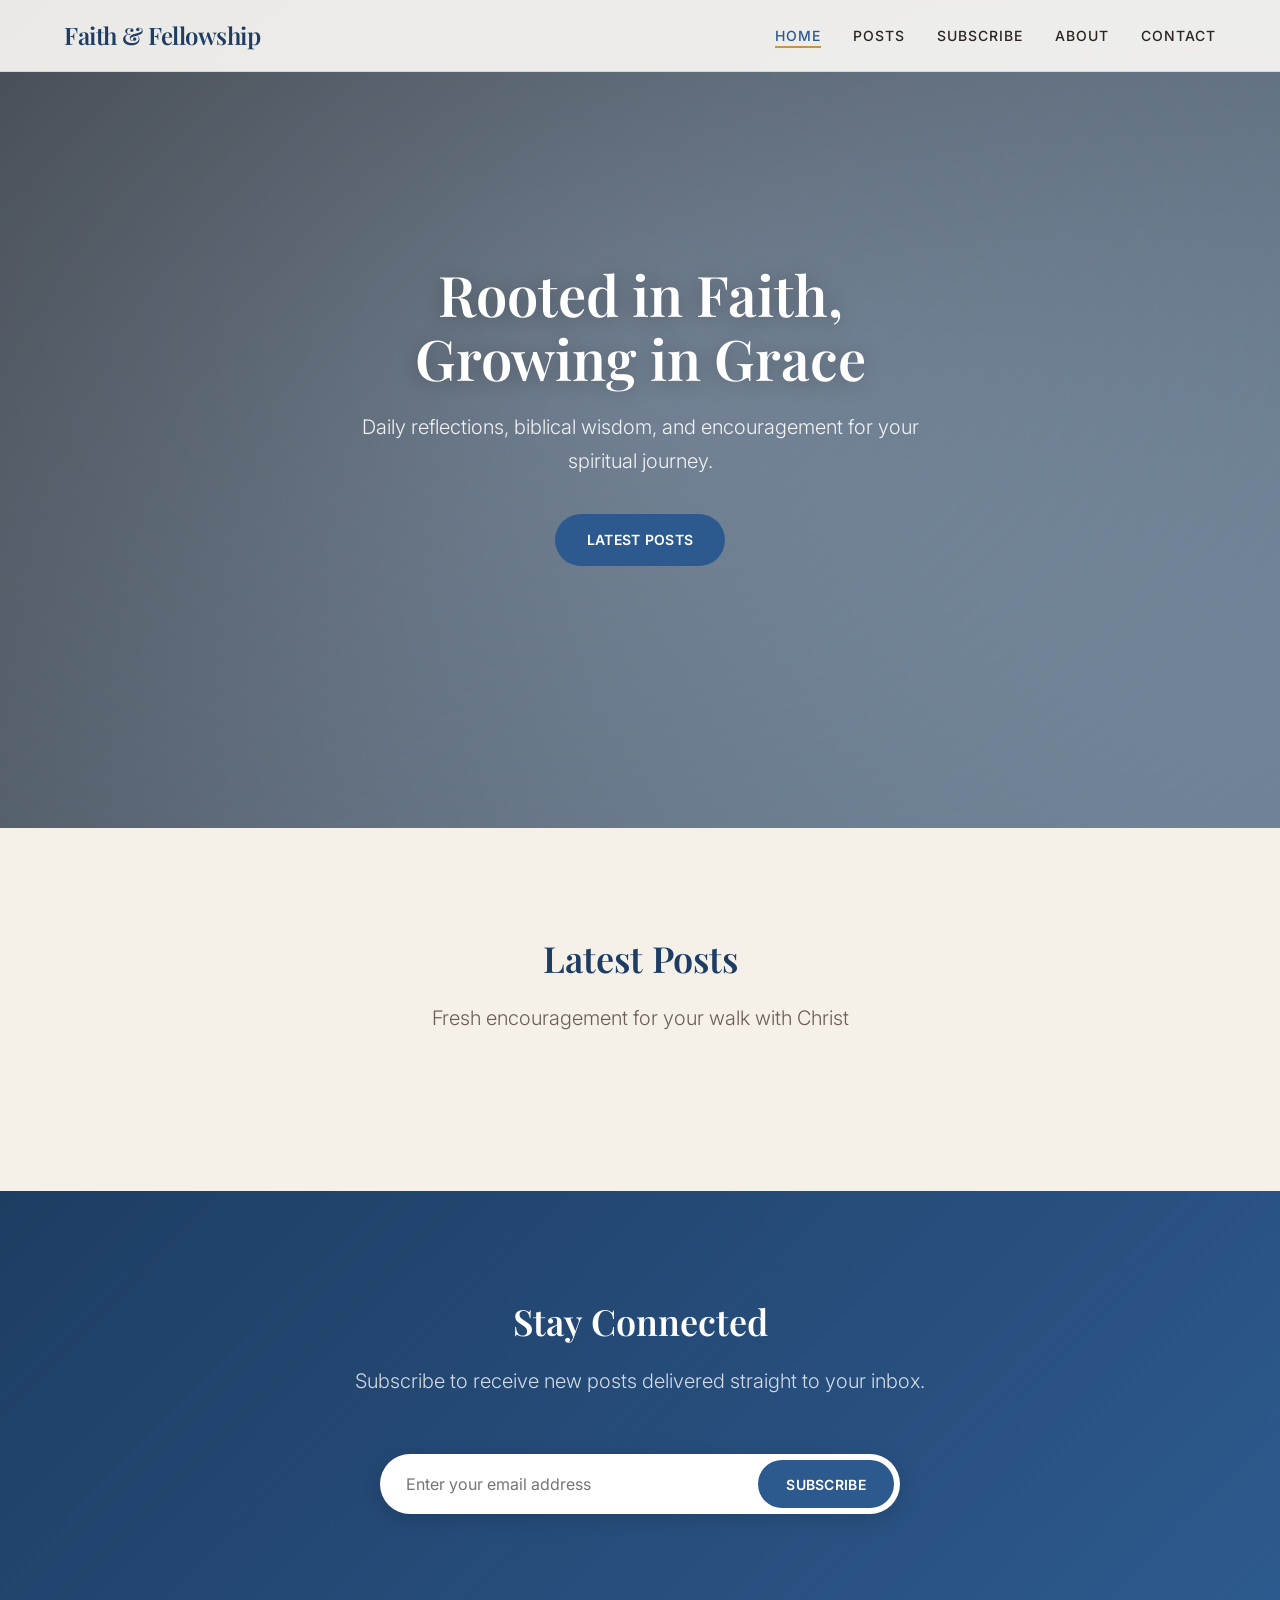
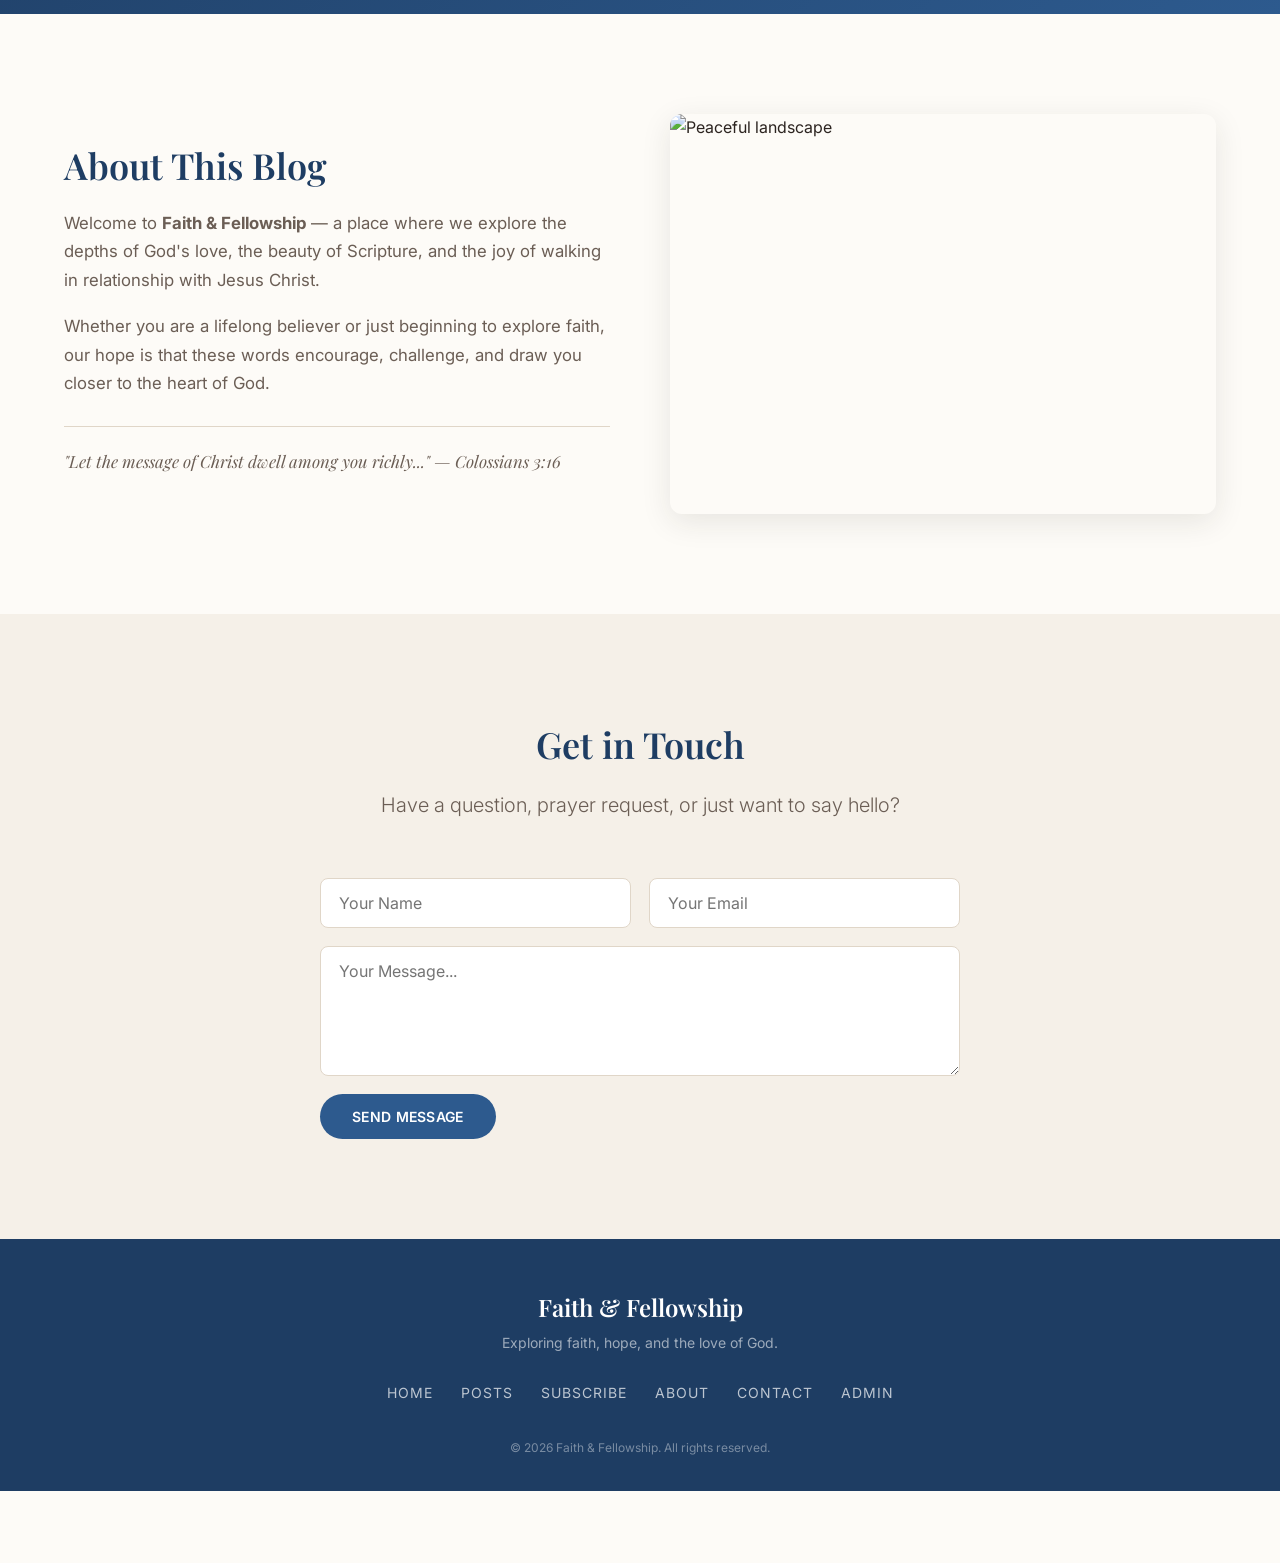
==== index.html @ 5d3fa135 "Add admin panel, subscription form, and modular structure" ====
<!DOCTYPE html>
<html lang="en">
<head>
  <meta charset="UTF-8">
  <meta name="viewport" content="width=device-width, initial-scale=1.0">
  <title>Faith &amp; Fellowship — A Christian Blog</title>
  <meta name="description" content="Exploring faith, hope, and the love of God through daily reflections and biblical wisdom.">
  <link rel="preconnect" href="https://fonts.googleapis.com">
  <link rel="preconnect" href="https://fonts.gstatic.com" crossorigin>
  <link href="https://fonts.googleapis.com/css2?family=Playfair+Display:ital,wght@0,400;0,600;1,400&family=Inter:wght@300;400;500;600&display=swap" rel="stylesheet">
  <link rel="stylesheet" href="css/style.css">
</head>
<body>

  <!-- ===== HEADER / NAV ===== -->
  <header class="site-header" id="top">
    <div class="container header-inner">
      <a href="#" class="logo">Faith &amp; Fellowship</a>
      <nav class="main-nav" id="mainNav">
        <button class="nav-toggle" id="navToggle" aria-label="Menu" aria-expanded="false">&#9776;</button>
        <ul class="nav-list">
          <li><a href="#home" class="nav-link active">Home</a></li>
          <li><a href="#posts" class="nav-link">Posts</a></li>
          <li><a href="#subscribe" class="nav-link">Subscribe</a></li>
          <li><a href="#about" class="nav-link">About</a></li>
          <li><a href="#contact" class="nav-link">Contact</a></li>
        </ul>
      </nav>
    </div>
  </header>

  <main>

    <!-- ===== HERO ===== -->
    <section class="hero" id="home">
      <div class="hero-overlay"></div>
      <div class="container hero-content">
        <h1>Rooted in Faith,<br>Growing in Grace</h1>
        <p>Daily reflections, biblical wisdom, and encouragement for your spiritual journey.</p>
        <a href="#posts" class="btn btn-primary">Latest Posts</a>
      </div>
    </section>

    <!-- ===== LATEST POSTS ===== -->
    <section class="section posts-section" id="posts">
      <div class="container">
        <h2 class="section-title">Latest Posts</h2>
        <p class="section-subtitle">Fresh encouragement for your walk with Christ</p>
        <div class="posts-grid" id="postsGrid">
          <!-- rendered by JS -->
        </div>
      </div>
    </section>

    <!-- ===== SUBSCRIBE ===== -->
    <section class="section subscribe-section" id="subscribe">
      <div class="container">
        <h2 class="section-title">Stay Connected</h2>
        <p class="section-subtitle">Subscribe to receive new posts delivered straight to your inbox.</p>
        <form class="subscribe-form" id="subscribeForm" netlify>
          <input type="hidden" name="form-name" value="subscribe">
          <div class="subscribe-inner">
            <input type="email" name="email" placeholder="Enter your email address" required>
            <button type="submit" class="btn btn-primary">Subscribe</button>
          </div>
          <p class="subscribe-success" id="subscribeSuccess">Thanks for subscribing! You'll hear from us soon.</p>
        </form>
      </div>
    </section>

    <!-- ===== ABOUT ===== -->
    <section class="section about-section" id="about">
      <div class="container about-content">
        <div class="about-text">
          <h2 class="section-title">About This Blog</h2>
          <p>Welcome to <strong>Faith &amp; Fellowship</strong> — a place where we explore the depths of God's love, the beauty of Scripture, and the joy of walking in relationship with Jesus Christ.</p>
          <p>Whether you are a lifelong believer or just beginning to explore faith, our hope is that these words encourage, challenge, and draw you closer to the heart of God.</p>
          <p class="about-verse">"Let the message of Christ dwell among you richly..." — Colossians 3:16</p>
        </div>
        <div class="about-image">
          <img src="https://images.unsplash.com/photo-1470252649378-9c29740c9fa8?w=600&q=80" alt="Peaceful landscape" loading="lazy">
        </div>
      </div>
    </section>

    <!-- ===== CONTACT ===== -->
    <section class="section contact-section" id="contact">
      <div class="container">
        <h2 class="section-title">Get in Touch</h2>
        <p class="section-subtitle">Have a question, prayer request, or just want to say hello?</p>
        <form class="contact-form" id="contactForm">
          <div class="form-row">
            <input type="text" placeholder="Your Name" required>
            <input type="email" placeholder="Your Email" required>
          </div>
          <textarea rows="5" placeholder="Your Message..." required></textarea>
          <button type="submit" class="btn btn-primary">Send Message</button>
        </form>
      </div>
    </section>

  </main>

  <!-- ===== FOOTER ===== -->
  <footer class="site-footer">
    <div class="container footer-inner">
      <div class="footer-brand">
        <span class="footer-logo">Faith &amp; Fellowship</span>
        <p class="footer-tagline">Exploring faith, hope, and the love of God.</p>
      </div>
      <ul class="footer-links">
        <li><a href="#home">Home</a></li>
        <li><a href="#posts">Posts</a></li>
        <li><a href="#subscribe">Subscribe</a></li>
        <li><a href="#about">About</a></li>
        <li><a href="#contact">Contact</a></li>
        <li><a href="admin.html">Admin</a></li>
      </ul>
      <p class="footer-copy">&copy; 2026 Faith &amp; Fellowship. All rights reserved.</p>
    </div>
  </footer>

  <!-- ===== MODAL OVERLAY ===== -->
  <div class="modal-overlay" id="modalOverlay"></div>

  <script src="js/main.js"></script>
</body>
</html>
---- css/style.css ----
/* ===== RESET & BASE ===== */
*, *::before, *::after { box-sizing: border-box; margin: 0; padding: 0; }
html { scroll-behavior: smooth; }

:root {
  --clr-primary: #2D5A8E;
  --clr-primary-dark: #1E3D63;
  --clr-accent: #C9953C;
  --clr-accent-light: #E8D4A8;
  --clr-bg: #FDFBF7;
  --clr-bg-alt: #F5F0E8;
  --clr-text: #2C2420;
  --clr-text-light: #6B5E55;
  --clr-white: #FFFFFF;
  --clr-border: #E0D6C8;

  --ff-serif: 'Playfair Display', Georgia, serif;
  --ff-sans: 'Inter', -apple-system, sans-serif;

  --fs-hero: 3.5rem;
  --fs-title: 2.25rem;
  --fs-large: 1.25rem;
  --fs-base: 1rem;
  --fs-small: 0.875rem;

  --shadow-sm: 0 2px 8px rgba(44,36,32,0.06);
  --shadow-md: 0 8px 30px rgba(44,36,32,0.10);
  --radius: 12px;
  --max-width: 1200px;
  --header-h: 72px;
}

body {
  font-family: var(--ff-sans);
  font-size: var(--fs-base);
  line-height: 1.7;
  color: var(--clr-text);
  background: var(--clr-bg);
  -webkit-font-smoothing: antialiased;
}

img { max-width: 100%; display: block; }
a { color: var(--clr-primary); text-decoration: none; transition: color 0.2s; }
a:hover { color: var(--clr-accent); }
ul { list-style: none; }
.container { max-width: var(--max-width); margin: 0 auto; padding: 0 24px; }

/* ===== BUTTONS ===== */
.btn {
  display: inline-block;
  font-family: var(--ff-sans);
  font-weight: 600;
  font-size: var(--fs-small);
  padding: 14px 32px;
  border-radius: 50px;
  border: none;
  cursor: pointer;
  transition: all 0.25s;
  letter-spacing: 0.3px;
  text-transform: uppercase;
}
.btn-primary {
  background: var(--clr-primary);
  color: var(--clr-white);
}
.btn-primary:hover {
  background: var(--clr-primary-dark);
  color: var(--clr-white);
  transform: translateY(-2px);
  box-shadow: 0 6px 20px rgba(45,90,142,0.30);
}

/* ===== HEADER ===== */
.site-header {
  position: fixed;
  top: 0; left: 0; right: 0;
  height: var(--header-h);
  background: rgba(253,251,247,0.90);
  backdrop-filter: blur(12px);
  -webkit-backdrop-filter: blur(12px);
  border-bottom: 1px solid var(--clr-border);
  z-index: 1000;
}
.header-inner {
  display: flex;
  align-items: center;
  justify-content: space-between;
  height: 100%;
}
.logo {
  font-family: var(--ff-serif);
  font-size: 1.5rem;
  font-weight: 600;
  color: var(--clr-primary-dark);
  letter-spacing: -0.5px;
}
.logo:hover { color: var(--clr-primary-dark); }

.nav-list { display: flex; gap: 32px; align-items: center; }
.nav-link {
  font-size: var(--fs-small);
  font-weight: 500;
  color: var(--clr-text);
  text-transform: uppercase;
  letter-spacing: 1px;
  position: relative;
  padding-bottom: 4px;
}
.nav-link::after {
  content: '';
  position: absolute;
  bottom: 0; left: 0;
  width: 0;
  height: 2px;
  background: var(--clr-accent);
  transition: width 0.3s;
}
.nav-link:hover::after,
.nav-link.active::after { width: 100%; }
.nav-link.active { color: var(--clr-primary); }

.nav-toggle {
  display: none;
  background: none;
  border: none;
  font-size: 1.6rem;
  color: var(--clr-text);
  cursor: pointer;
  padding: 4px;
}

/* ===== HERO ===== */
.hero {
  min-height: 100vh;
  display: flex;
  align-items: center;
  justify-content: center;
  text-align: center;
  position: relative;
  background:
    linear-gradient(135deg, rgba(29,38,50,0.75) 0%, rgba(45,90,142,0.55) 100%),
    url('https://images.unsplash.com/photo-1504384308090-c894fdcc538d?w=1600&q=80') center/cover fixed;
  margin-top: calc(-1 * var(--header-h));
  padding-top: var(--header-h);
}
.hero-overlay {
  position: absolute;
  inset: 0;
  background: radial-gradient(ellipse at center, transparent 0%, rgba(0,0,0,0.20) 100%);
}
.hero-content { position: relative; z-index: 1; padding: 80px 24px; }
.hero h1 {
  font-family: var(--ff-serif);
  font-size: var(--fs-hero);
  font-weight: 600;
  color: var(--clr-white);
  line-height: 1.15;
  margin-bottom: 20px;
  text-shadow: 0 2px 20px rgba(0,0,0,0.25);
}
.hero p {
  font-size: var(--fs-large);
  color: rgba(255,255,255,0.90);
  max-width: 600px;
  margin: 0 auto 36px;
  font-weight: 300;
}

/* ===== SECTIONS ===== */
.section { padding: 100px 0; }
.section-title {
  font-family: var(--ff-serif);
  font-size: var(--fs-title);
  font-weight: 600;
  color: var(--clr-primary-dark);
  text-align: center;
  margin-bottom: 12px;
}
.section-subtitle {
  text-align: center;
  color: var(--clr-text-light);
  margin-bottom: 56px;
  font-size: var(--fs-large);
  font-weight: 300;
}

/* ===== POSTS GRID ===== */
.posts-section { background: var(--clr-bg-alt); }
.posts-grid {
  display: grid;
  grid-template-columns: repeat(auto-fill, minmax(340px, 1fr));
  gap: 30px;
}
.post-card {
  background: var(--clr-white);
  border-radius: var(--radius);
  overflow: hidden;
  box-shadow: var(--shadow-sm);
  transition: all 0.3s;
  cursor: pointer;
}
.post-card:hover {
  box-shadow: var(--shadow-md);
  transform: translateY(-6px);
}
.post-card-image {
  width: 100%;
  height: 220px;
  object-fit: cover;
}
.post-card-body { padding: 24px; }
.post-card-category {
  display: inline-block;
  font-size: 0.7rem;
  font-weight: 600;
  text-transform: uppercase;
  letter-spacing: 1.5px;
  color: var(--clr-accent);
  background: var(--clr-accent-light);
  padding: 4px 12px;
  border-radius: 50px;
  margin-bottom: 12px;
}
.post-card-date {
  font-size: var(--fs-small);
  color: var(--clr-text-light);
  margin-bottom: 8px;
}
.post-card-title {
  font-family: var(--ff-serif);
  font-size: 1.35rem;
  font-weight: 600;
  line-height: 1.3;
  margin-bottom: 10px;
  color: var(--clr-text);
}
.post-card-excerpt {
  font-size: var(--fs-small);
  color: var(--clr-text-light);
  line-height: 1.6;
}

/* ===== MODAL (post detail) ===== */
.modal-overlay {
  position: fixed;
  inset: 0;
  background: rgba(0,0,0,0.55);
  backdrop-filter: blur(6px);
  z-index: 2000;
  display: none;
  align-items: center;
  justify-content: center;
  padding: 24px;
  overflow-y: auto;
}
.modal-overlay.open { display: flex; }
.modal {
  background: var(--clr-white);
  border-radius: var(--radius);
  max-width: 720px;
  width: 100%;
  max-height: 90vh;
  overflow-y: auto;
  box-shadow: 0 20px 60px rgba(0,0,0,0.25);
  animation: modalFade 0.3s ease;
}
@keyframes modalFade {
  from { opacity: 0; transform: translateY(30px) scale(0.96); }
  to { opacity: 1; transform: translateY(0) scale(1); }
}
.modal-image {
  width: 100%;
  height: 320px;
  object-fit: cover;
}
.modal-body { padding: 36px; }
.modal-body .post-card-category { margin-bottom: 8px; }
.modal-date {
  font-size: var(--fs-small);
  color: var(--clr-text-light);
  margin-bottom: 16px;
}
.modal-title {
  font-family: var(--ff-serif);
  font-size: 2rem;
  font-weight: 600;
  line-height: 1.25;
  margin-bottom: 20px;
  color: var(--clr-primary-dark);
}
.modal-content {
  font-size: 1.05rem;
  line-height: 1.8;
  color: var(--clr-text);
}
.modal-content p { margin-bottom: 1.2em; }
.modal-close {
  display: inline-block;
  margin-top: 24px;
  background: none;
  border: 2px solid var(--clr-border);
  padding: 10px 28px;
  border-radius: 50px;
  font-family: var(--ff-sans);
  font-weight: 500;
  font-size: var(--fs-small);
  cursor: pointer;
  transition: all 0.2s;
  color: var(--clr-text-light);
}
.modal-close:hover {
  border-color: var(--clr-primary);
  color: var(--clr-primary);
}

/* ===== SUBSCRIBE ===== */
.subscribe-section {
  background: linear-gradient(135deg, var(--clr-primary-dark), var(--clr-primary));
  color: var(--clr-white);
}
.subscribe-section .section-title { color: var(--clr-white); }
.subscribe-section .section-subtitle { color: rgba(255,255,255,0.80); }
.subscribe-form { max-width: 520px; margin: 0 auto; }
.subscribe-inner {
  display: flex;
  gap: 12px;
  background: var(--clr-white);
  border-radius: 50px;
  padding: 6px;
  box-shadow: 0 4px 20px rgba(0,0,0,0.15);
}
.subscribe-inner input {
  flex: 1;
  border: none;
  padding: 14px 20px;
  font-family: var(--ff-sans);
  font-size: var(--fs-base);
  color: var(--clr-text);
  background: transparent;
  outline: none;
}
.subscribe-inner .btn {
  white-space: nowrap;
  padding: 12px 28px;
}
.subscribe-success {
  display: none;
  text-align: center;
  margin-top: 16px;
  font-size: var(--fs-small);
  color: #A8E6CF;
}
.subscribe-success.visible { display: block; }

/* ===== ABOUT ===== */
.about-content {
  display: grid;
  grid-template-columns: 1fr 1fr;
  gap: 60px;
  align-items: center;
}
.about-text .section-title { text-align: left; }
.about-text p {
  font-size: 1.05rem;
  color: var(--clr-text-light);
  margin-bottom: 18px;
}
.about-verse {
  font-family: var(--ff-serif);
  font-style: italic;
  font-size: var(--fs-large);
  color: var(--clr-primary);
  margin-top: 28px;
  padding-top: 20px;
  border-top: 1px solid var(--clr-border);
}
.about-image img {
  border-radius: var(--radius);
  box-shadow: var(--shadow-md);
  width: 100%;
  height: 400px;
  object-fit: cover;
}

/* ===== CONTACT ===== */
.contact-section { background: var(--clr-bg-alt); }
.contact-form {
  max-width: 640px;
  margin: 0 auto;
  display: flex;
  flex-direction: column;
  gap: 18px;
}
.form-row {
  display: grid;
  grid-template-columns: 1fr 1fr;
  gap: 18px;
}
.contact-form input,
.contact-form textarea {
  width: 100%;
  padding: 14px 18px;
  border: 1px solid var(--clr-border);
  border-radius: 8px;
  font-family: var(--ff-sans);
  font-size: var(--fs-base);
  color: var(--clr-text);
  background: var(--clr-white);
  transition: border-color 0.2s;
}
.contact-form input:focus,
.contact-form textarea:focus {
  outline: none;
  border-color: var(--clr-primary);
  box-shadow: 0 0 0 3px rgba(45,90,142,0.10);
}
.contact-form textarea { resize: vertical; }
.contact-form .btn { align-self: flex-start; }

/* ===== FOOTER ===== */
.site-footer {
  background: var(--clr-primary-dark);
  color: rgba(255,255,255,0.80);
  padding: 48px 0 32px;
}
.footer-inner {
  display: flex;
  flex-direction: column;
  align-items: center;
  gap: 24px;
  text-align: center;
}
.footer-logo {
  font-family: var(--ff-serif);
  font-size: 1.5rem;
  font-weight: 600;
  color: var(--clr-white);
}
.footer-tagline { font-size: var(--fs-small); opacity: 0.7; margin-top: 4px; }
.footer-links { display: flex; gap: 28px; }
.footer-links a {
  color: rgba(255,255,255,0.70);
  font-size: var(--fs-small);
  text-transform: uppercase;
  letter-spacing: 1px;
}
.footer-links a:hover { color: var(--clr-accent); }
.footer-copy {
  font-size: 0.75rem;
  opacity: 0.5;
  margin-top: 8px;
}

/* ===== RESPONSIVE ===== */
@media (max-width: 900px) {
  :root {
    --fs-hero: 2.5rem;
    --fs-title: 1.75rem;
  }
  .about-content {
    grid-template-columns: 1fr;
    gap: 36px;
  }
  .about-image img { height: 280px; }
  .about-text .section-title { text-align: center; }
}

@media (max-width: 768px) {
  .nav-toggle {
    display: block;
    z-index: 1001;
  }
  .nav-list {
    display: flex;
    flex-direction: column;
    gap: 24px;
    position: fixed;
    top: 0; right: -100%;
    width: 260px;
    height: 100vh;
    background: var(--clr-white);
    padding: 100px 40px 40px;
    box-shadow: -8px 0 30px rgba(0,0,0,0.10);
    transition: right 0.35s ease;
    z-index: 999;
  }
  .nav-list.open { right: 0; }
  .posts-grid { grid-template-columns: 1fr; }
  .form-row { grid-template-columns: 1fr; }
  .modal-body { padding: 24px; }
  .modal-image { height: 200px; }
  .modal-title { font-size: 1.5rem; }
  .subscribe-inner { flex-direction: column; border-radius: var(--radius); }
  .subscribe-inner input { text-align: center; }
}

@media (max-width: 480px) {
  .hero h1 { font-size: 2rem; }
  .hero p { font-size: 1rem; }
  .section { padding: 60px 0; }
  .section-subtitle { font-size: 1rem; }
}
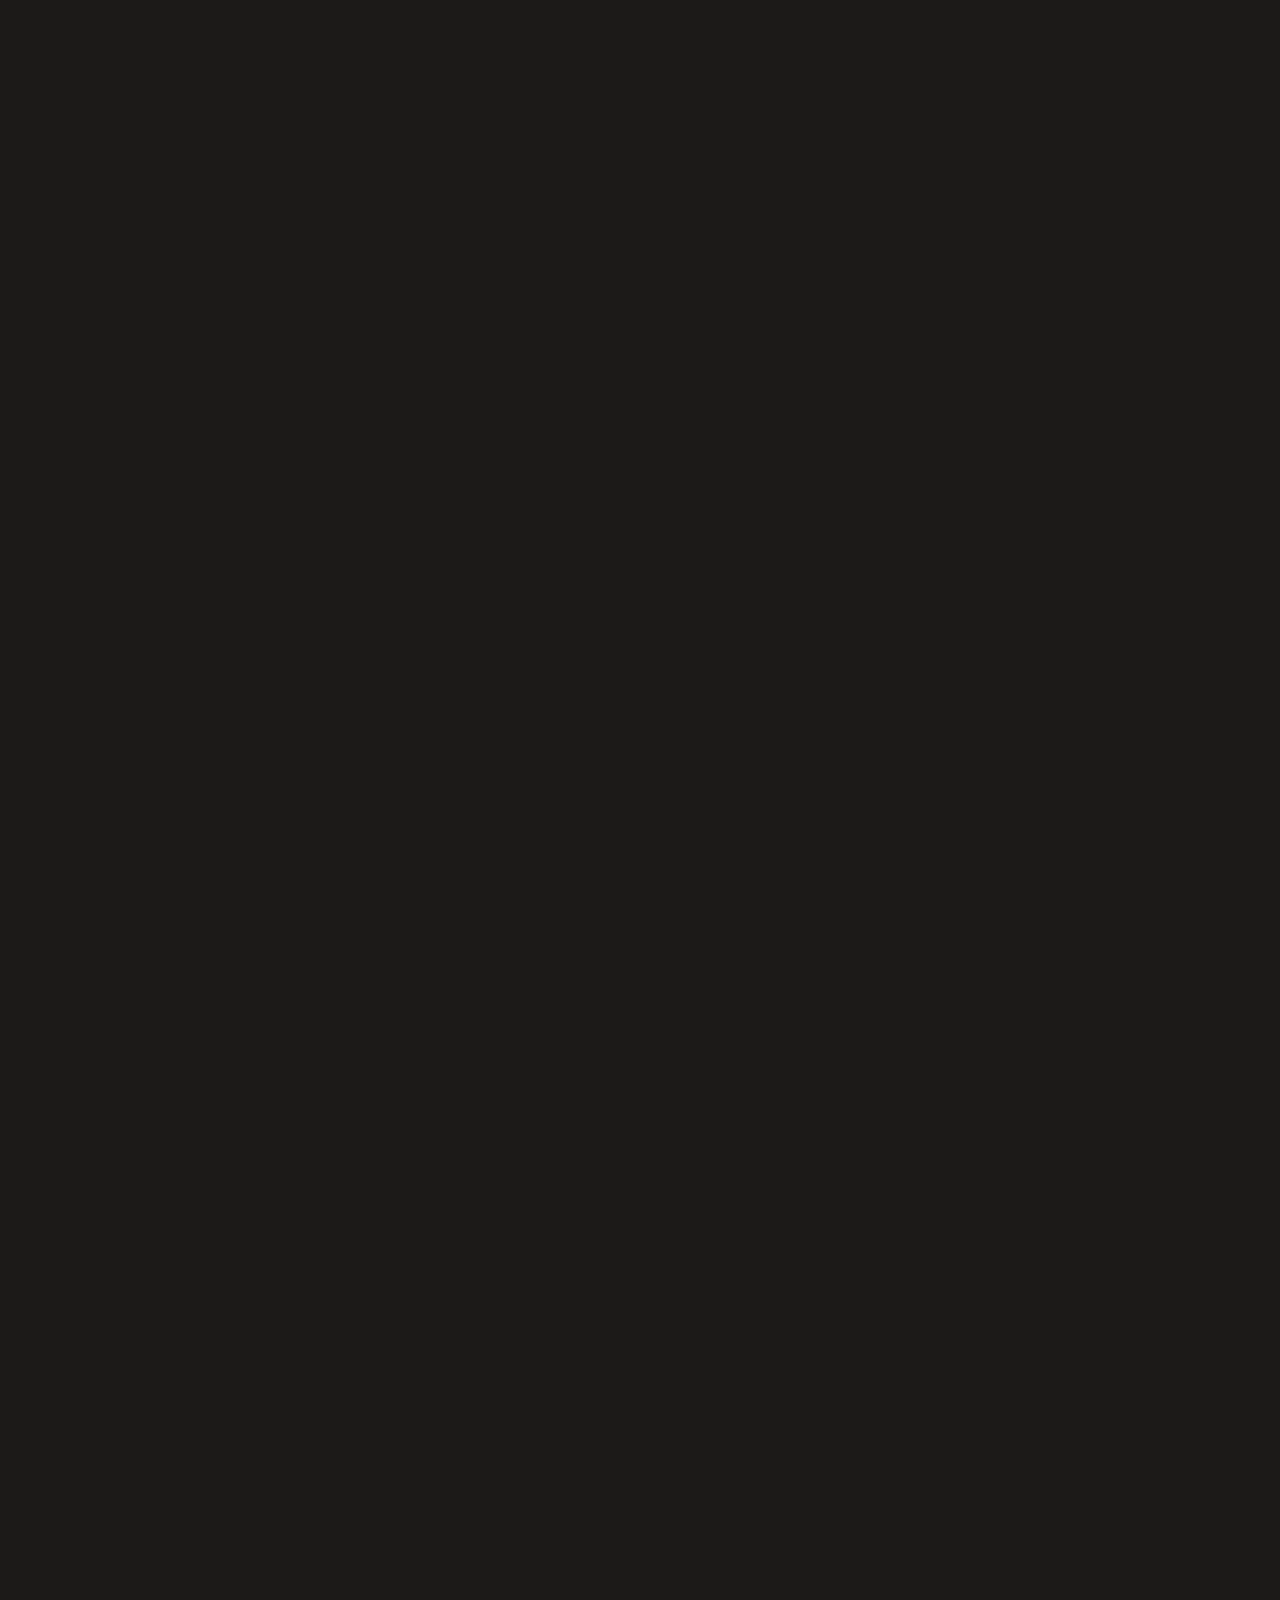
==== commit e4121790: "feat: dark charcoal scroll theme with parchment texture" ====
--- a/index.html
+++ b/index.html
@@ -3,19 +3,19 @@
 <head>
   <meta charset="UTF-8">
   <meta name="viewport" content="width=device-width, initial-scale=1.0">
-  <title>Faith &amp; Fellowship — A Christian Blog</title>
-  <meta name="description" content="Exploring faith, hope, and the love of God through daily reflections and biblical wisdom.">
+  <title data-cfg="titleTag">Faith &amp; Fellowship — A Christian Blog</title>
+  <meta name="description" data-cfg="metaDescription" content="Exploring faith, hope, and the love of God through daily reflections and biblical wisdom.">
   <link rel="preconnect" href="https://fonts.googleapis.com">
   <link rel="preconnect" href="https://fonts.gstatic.com" crossorigin>
   <link href="https://fonts.googleapis.com/css2?family=Playfair+Display:ital,wght@0,400;0,600;1,400&family=Inter:wght@300;400;500;600&display=swap" rel="stylesheet">
-  <link rel="stylesheet" href="css/style.css">
+  <link rel="stylesheet" href="css/style.css?v=2">
 </head>
 <body>
 
   <!-- ===== HEADER / NAV ===== -->
   <header class="site-header" id="top">
     <div class="container header-inner">
-      <a href="#" class="logo">Faith &amp; Fellowship</a>
+      <a href="#" class="logo" data-cfg="siteName">Faith &amp; Fellowship</a>
       <nav class="main-nav" id="mainNav">
         <button class="nav-toggle" id="navToggle" aria-label="Menu" aria-expanded="false">&#9776;</button>
         <ul class="nav-list">
@@ -32,11 +32,11 @@
   <main>
 
     <!-- ===== HERO ===== -->
-    <section class="hero" id="home">
+    <section class="hero" id="home" data-cfg-bg="hero.bgImage">
       <div class="hero-overlay"></div>
       <div class="container hero-content">
-        <h1>Rooted in Faith,<br>Growing in Grace</h1>
-        <p>Daily reflections, biblical wisdom, and encouragement for your spiritual journey.</p>
+        <h1 data-cfg="hero.title">Rooted in Faith,<br>Growing in Grace</h1>
+        <p data-cfg="hero.subtitle">Daily reflections, biblical wisdom, and encouragement for your spiritual journey.</p>
         <a href="#posts" class="btn btn-primary">Latest Posts</a>
       </div>
     </section>
@@ -55,15 +55,14 @@
     <!-- ===== SUBSCRIBE ===== -->
     <section class="section subscribe-section" id="subscribe">
       <div class="container">
-        <h2 class="section-title">Stay Connected</h2>
-        <p class="section-subtitle">Subscribe to receive new posts delivered straight to your inbox.</p>
-        <form class="subscribe-form" id="subscribeForm" netlify>
-          <input type="hidden" name="form-name" value="subscribe">
+        <h2 class="section-title" data-cfg="subscribe.title">Stay Connected</h2>
+        <p class="section-subtitle" data-cfg="subscribe.subtitle">Subscribe to receive new posts delivered straight to your inbox.</p>
+        <form class="subscribe-form" id="subscribeForm" method="POST" action="https://formspree.io/f/YOUR_FORM_ID">
           <div class="subscribe-inner">
             <input type="email" name="email" placeholder="Enter your email address" required>
             <button type="submit" class="btn btn-primary">Subscribe</button>
           </div>
-          <p class="subscribe-success" id="subscribeSuccess">Thanks for subscribing! You'll hear from us soon.</p>
+          <p class="subscribe-msg" id="subscribeMsg"></p>
         </form>
       </div>
     </section>
@@ -72,13 +71,13 @@
     <section class="section about-section" id="about">
       <div class="container about-content">
         <div class="about-text">
-          <h2 class="section-title">About This Blog</h2>
-          <p>Welcome to <strong>Faith &amp; Fellowship</strong> — a place where we explore the depths of God's love, the beauty of Scripture, and the joy of walking in relationship with Jesus Christ.</p>
-          <p>Whether you are a lifelong believer or just beginning to explore faith, our hope is that these words encourage, challenge, and draw you closer to the heart of God.</p>
-          <p class="about-verse">"Let the message of Christ dwell among you richly..." — Colossians 3:16</p>
+          <h2 class="section-title" data-cfg="about.title">About This Blog</h2>
+          <p data-cfg="about.paragraph1">Welcome to <strong>Faith &amp; Fellowship</strong> — a place where we explore the depths of God's love, the beauty of Scripture, and the joy of walking in relationship with Jesus Christ.</p>
+          <p data-cfg="about.paragraph2">Whether you are a lifelong believer or just beginning to explore faith, our hope is that these words encourage, challenge, and draw you closer to the heart of God.</p>
+          <p class="about-verse" data-cfg="about.verse">"Let the message of Christ dwell among you richly..." — Colossians 3:16</p>
         </div>
         <div class="about-image">
-          <img src="https://images.unsplash.com/photo-1470252649378-9c29740c9fa8?w=600&q=80" alt="Peaceful landscape" loading="lazy">
+          <img data-cfg-src="about.image" alt="About image" loading="lazy">
         </div>
       </div>
     </section>
@@ -105,8 +104,8 @@
   <footer class="site-footer">
     <div class="container footer-inner">
       <div class="footer-brand">
-        <span class="footer-logo">Faith &amp; Fellowship</span>
-        <p class="footer-tagline">Exploring faith, hope, and the love of God.</p>
+        <span class="footer-logo" data-cfg="siteName">Faith &amp; Fellowship</span>
+        <p class="footer-tagline" data-cfg="footer.tagline">Exploring faith, hope, and the love of God.</p>
       </div>
       <ul class="footer-links">
         <li><a href="#home">Home</a></li>
@@ -123,6 +122,6 @@
   <!-- ===== MODAL OVERLAY ===== -->
   <div class="modal-overlay" id="modalOverlay"></div>
 
-  <script src="js/main.js"></script>
+  <script src="js/main.js?v=4"></script>
 </body>
 </html>
--- a/css/style.css
+++ b/css/style.css
@@ -3,16 +3,17 @@
 html { scroll-behavior: smooth; }
 
 :root {
-  --clr-primary: #2D5A8E;
-  --clr-primary-dark: #1E3D63;
+  --clr-primary: #7B9DB0;
+  --clr-primary-dark: #5A7D90;
   --clr-accent: #C9953C;
-  --clr-accent-light: #E8D4A8;
-  --clr-bg: #FDFBF7;
-  --clr-bg-alt: #F5F0E8;
-  --clr-text: #2C2420;
-  --clr-text-light: #6B5E55;
-  --clr-white: #FFFFFF;
-  --clr-border: #E0D6C8;
+  --clr-accent-light: #4A3D2A;
+  --clr-bg: #1C1A18;
+  --clr-bg-alt: #242220;
+  --clr-surface: #2C2924;
+  --clr-text: #D4CDC0;
+  --clr-text-light: #8A8478;
+  --clr-white: #E8E2D4;
+  --clr-border: #3A3632;
 
   --ff-serif: 'Playfair Display', Georgia, serif;
   --ff-sans: 'Inter', -apple-system, sans-serif;
@@ -23,8 +24,8 @@
   --fs-base: 1rem;
   --fs-small: 0.875rem;
 
-  --shadow-sm: 0 2px 8px rgba(44,36,32,0.06);
-  --shadow-md: 0 8px 30px rgba(44,36,32,0.10);
+  --shadow-sm: 0 2px 8px rgba(0,0,0,0.25);
+  --shadow-md: 0 8px 30px rgba(0,0,0,0.35);
   --radius: 12px;
   --max-width: 1200px;
   --header-h: 72px;
@@ -37,6 +38,18 @@
   color: var(--clr-text);
   background: var(--clr-bg);
   -webkit-font-smoothing: antialiased;
+}
+
+/* ===== SCROLL PARCHMENT TEXTURE OVERLAY ===== */
+body::before {
+  content: '';
+  position: fixed;
+  inset: 0;
+  opacity: 0.035;
+  background-image: url("data:image/svg+xml,%3Csvg xmlns='http://www.w3.org/2000/svg' width='200' height='200'%3E%3Cfilter id='n'%3E%3CfeTurbulence type='fractalNoise' baseFrequency='0.85' numOctaves='4'/%3E%3C/filter%3E%3Crect width='200' height='200' filter='url(%23n)' opacity='0.3'/%3E%3C/svg%3E");
+  background-repeat: repeat;
+  pointer-events: none;
+  z-index: 9999;
 }
 
 img { max-width: 100%; display: block; }
@@ -67,7 +80,7 @@
   background: var(--clr-primary-dark);
   color: var(--clr-white);
   transform: translateY(-2px);
-  box-shadow: 0 6px 20px rgba(45,90,142,0.30);
+  box-shadow: 0 6px 20px rgba(0,0,0,0.35);
 }
 
 /* ===== HEADER ===== */
@@ -75,7 +88,7 @@
   position: fixed;
   top: 0; left: 0; right: 0;
   height: var(--header-h);
-  background: rgba(253,251,247,0.90);
+  background: rgba(28,26,24,0.92);
   backdrop-filter: blur(12px);
   -webkit-backdrop-filter: blur(12px);
   border-bottom: 1px solid var(--clr-border);
@@ -137,9 +150,10 @@
   justify-content: center;
   text-align: center;
   position: relative;
+  --hero-bg: none;
   background:
-    linear-gradient(135deg, rgba(29,38,50,0.75) 0%, rgba(45,90,142,0.55) 100%),
-    url('https://images.unsplash.com/photo-1504384308090-c894fdcc538d?w=1600&q=80') center/cover fixed;
+    linear-gradient(135deg, rgba(10,10,10,0.80) 0%, rgba(28,26,24,0.60) 100%),
+    var(--hero-bg, none) center/cover fixed;
   margin-top: calc(-1 * var(--header-h));
   padding-top: var(--header-h);
 }
@@ -192,7 +206,7 @@
   gap: 30px;
 }
 .post-card {
-  background: var(--clr-white);
+  background: var(--clr-surface);
   border-radius: var(--radius);
   overflow: hidden;
   box-shadow: var(--shadow-sm);
@@ -255,13 +269,13 @@
 }
 .modal-overlay.open { display: flex; }
 .modal {
-  background: var(--clr-white);
+  background: var(--clr-surface);
   border-radius: var(--radius);
   max-width: 720px;
   width: 100%;
   max-height: 90vh;
   overflow-y: auto;
-  box-shadow: 0 20px 60px rgba(0,0,0,0.25);
+  box-shadow: 0 20px 60px rgba(0,0,0,0.45);
   animation: modalFade 0.3s ease;
 }
 @keyframes modalFade {
@@ -324,10 +338,10 @@
 .subscribe-inner {
   display: flex;
   gap: 12px;
-  background: var(--clr-white);
+  background: var(--clr-surface);
   border-radius: 50px;
   padding: 6px;
-  box-shadow: 0 4px 20px rgba(0,0,0,0.15);
+  box-shadow: 0 4px 20px rgba(0,0,0,0.25);
 }
 .subscribe-inner input {
   flex: 1;
@@ -343,14 +357,14 @@
   white-space: nowrap;
   padding: 12px 28px;
 }
-.subscribe-success {
-  display: none;
+.subscribe-msg {
   text-align: center;
   margin-top: 16px;
   font-size: var(--fs-small);
-  color: #A8E6CF;
-}
-.subscribe-success.visible { display: block; }
+  min-height: 24px;  
+}
+.subscribe-msg.success { color: #A8E6CF; }
+.subscribe-msg.error { color: #FFB3B3; }
 
 /* ===== ABOUT ===== */
 .about-content {
@@ -405,14 +419,14 @@
   font-family: var(--ff-sans);
   font-size: var(--fs-base);
   color: var(--clr-text);
-  background: var(--clr-white);
+  background: var(--clr-surface);
   transition: border-color 0.2s;
 }
 .contact-form input:focus,
 .contact-form textarea:focus {
   outline: none;
   border-color: var(--clr-primary);
-  box-shadow: 0 0 0 3px rgba(45,90,142,0.10);
+  box-shadow: 0 0 0 3px rgba(123,157,176,0.15);
 }
 .contact-form textarea { resize: vertical; }
 .contact-form .btn { align-self: flex-start; }
@@ -478,9 +492,9 @@
     top: 0; right: -100%;
     width: 260px;
     height: 100vh;
-    background: var(--clr-white);
+    background: var(--clr-surface);
     padding: 100px 40px 40px;
-    box-shadow: -8px 0 30px rgba(0,0,0,0.10);
+    box-shadow: -8px 0 30px rgba(0,0,0,0.30);
     transition: right 0.35s ease;
     z-index: 999;
   }
@@ -500,3 +514,7 @@
   .section { padding: 60px 0; }
   .section-subtitle { font-size: 1rem; }
 }
+
+/* ===== PAGE LOAD FADE-IN ===== */
+body { opacity: 0; transition: opacity 0.5s ease; }
+body.config-ready { opacity: 1; }
